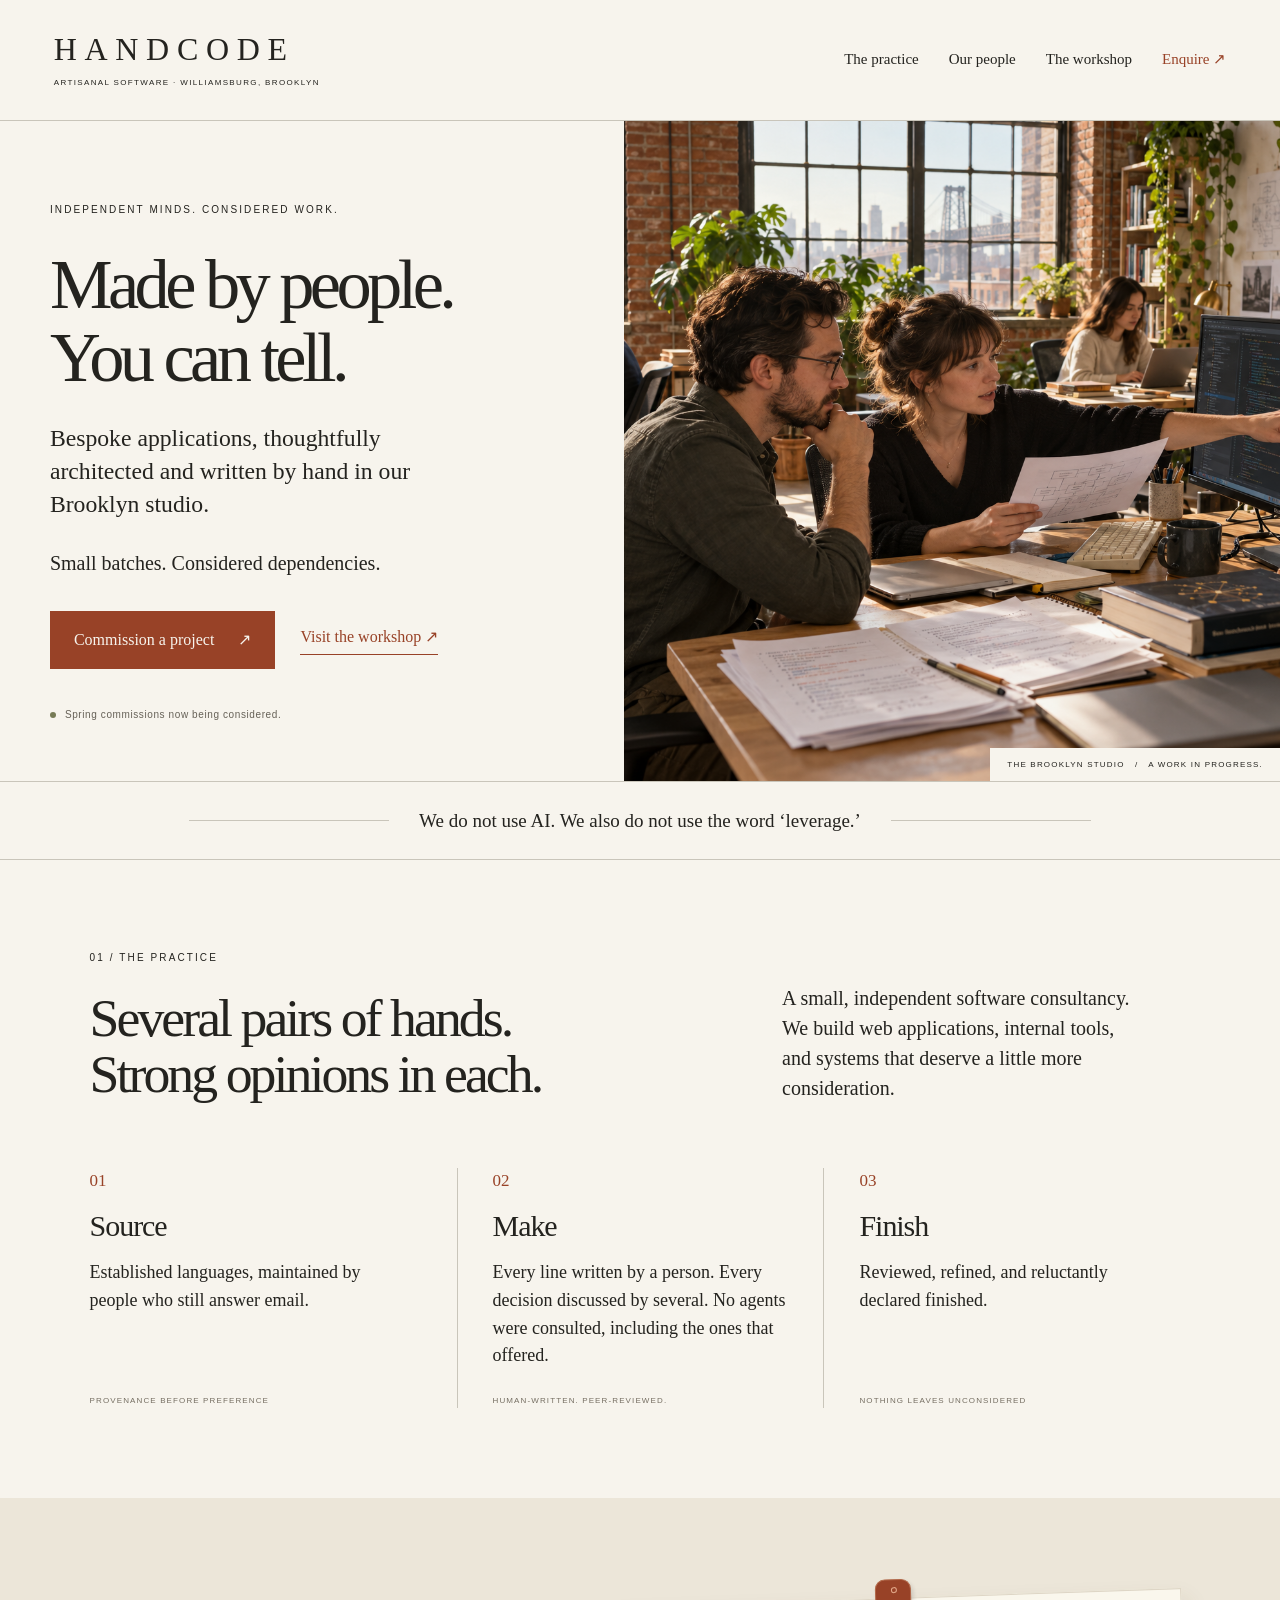
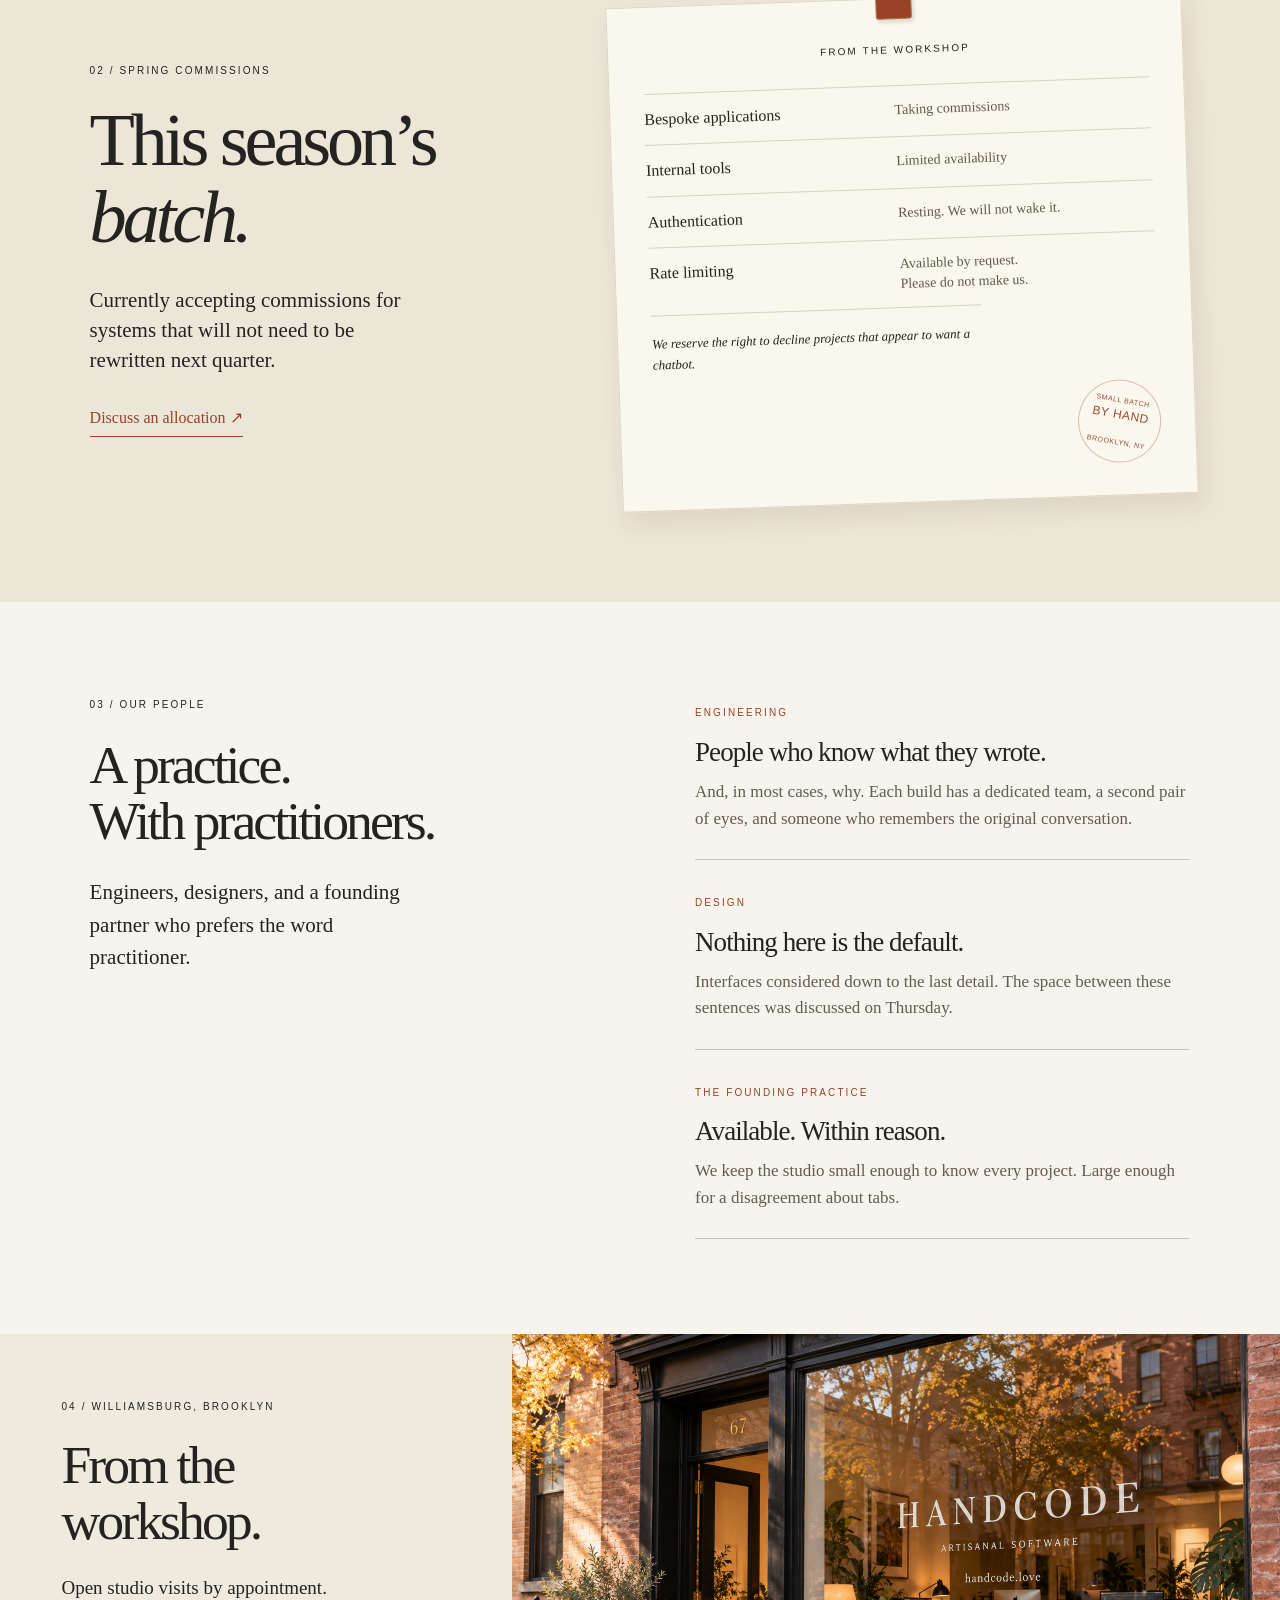
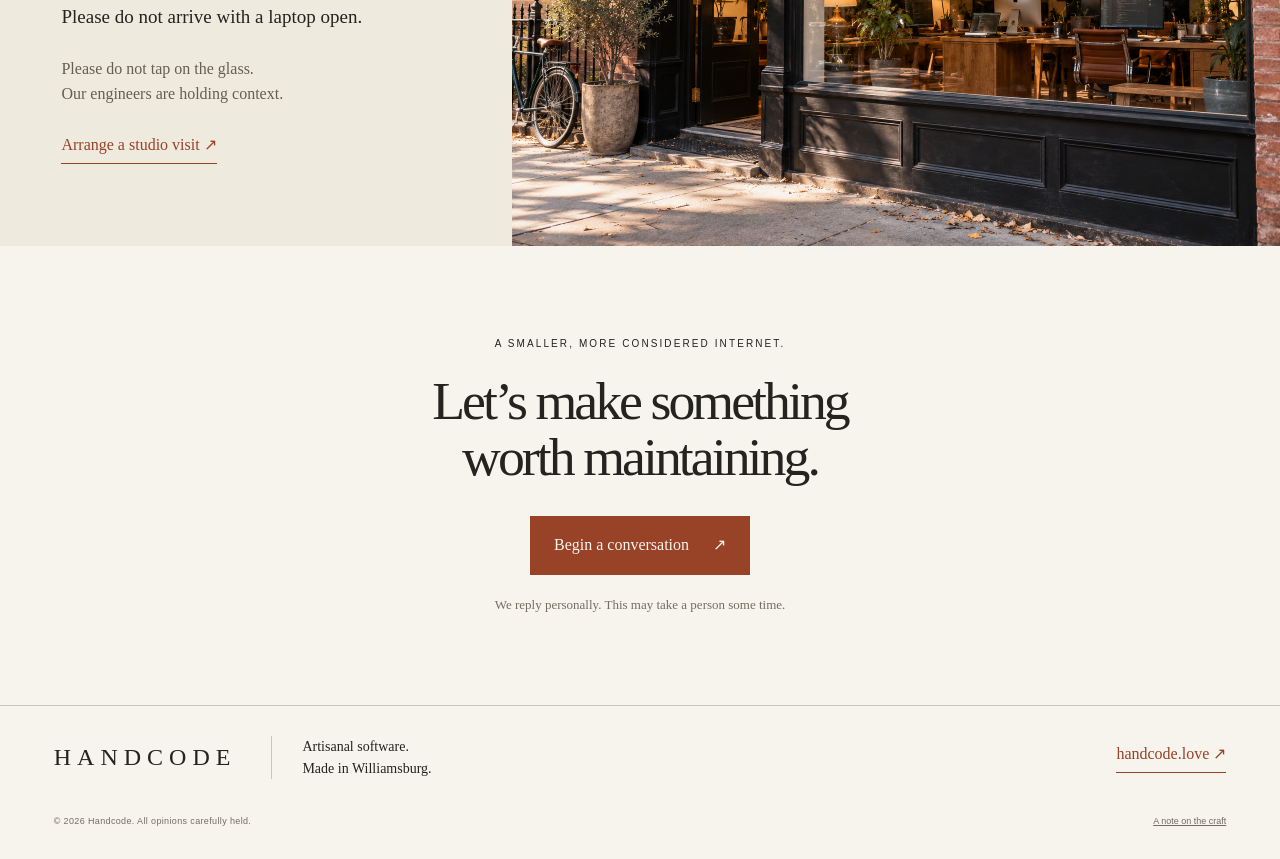
==== index.html @ 8f41ec70 "Initial Handcode site Co-Authored-By: Claude Opus 5.5 <noreply@anthropic.com> Claude-Session: https:" ====
<!doctype html>
<html lang="en">
<head>
<meta charset="utf-8"><meta name="viewport" content="width=device-width,initial-scale=1">
<title>Handcode — Artisanal Software · Williamsburg, Brooklyn</title>
<meta name="description" content="Made by people. You can tell. Small-batch software, considered dependencies, and an unreasonable commitment to the craft. A satirical Brooklyn software studio.">
<meta name="theme-color" content="#f6f3eb"><link rel="canonical" href="https://handcode.love/">
<meta property="og:title" content="Handcode — Artisanal Software"><meta property="og:description" content="Made by people. You can tell. Small batches. Considered dependencies."><meta property="og:type" content="website"><meta property="og:url" content="https://handcode.love/"><meta property="og:image" content="https://handcode.love/assets/storefront.png"><meta name="twitter:card" content="summary_large_image">
<link rel="icon" href="assets/favicon.svg" type="image/svg+xml"><link rel="stylesheet" href="style.css"><script src="script.js" defer></script>
</head>
<body>
<a class="skip" href="#main">Skip to content</a>
<header class="header"><a href="#" class="brand" aria-label="Handcode home"><span>HANDCODE</span><small>ARTISANAL SOFTWARE · WILLIAMSBURG, BROOKLYN</small></a><button class="menu-toggle" aria-expanded="false" aria-controls="navigation">Menu <span>+</span></button><nav id="navigation" aria-label="Main navigation"><a href="#practice">The practice</a><a href="#people">Our people</a><a href="#workshop">The workshop</a><button class="text-button" data-enquire>Enquire <span aria-hidden="true">↗</span></button></nav></header>
<main id="main">
<section class="hero"><div class="hero-copy"><p class="eyebrow">Independent minds. Considered work.</p><h1>Made by people.<br>You can tell.</h1><p class="intro">Bespoke applications, thoughtfully architected and written by hand in our Brooklyn studio.</p><p class="tagline">Small batches. Considered dependencies.</p><div class="actions"><button class="button" data-enquire>Commission a project <span aria-hidden="true">↗</span></button><a class="link" href="#workshop">Visit the workshop <span aria-hidden="true">↗</span></a></div><p class="hero-note"><span class="dot"></span> Spring commissions now being considered.</p></div><figure class="hero-image"><img src="assets/studio.png" width="1536" height="1024" alt="Four practitioners reviewing printed code together in a sunlit brick-and-oak studio" fetchpriority="high"><figcaption>THE BROOKLYN STUDIO &nbsp; / &nbsp; A WORK IN PROGRESS.</figcaption></figure></section>
<div class="statement"><span></span><p>We do not use AI. We also do not use the word ‘leverage.’</p><span></span></div>
<section id="practice" class="practice section"><div class="practice-head"><div><p class="eyebrow">01 / The practice</p><h2>Several pairs of hands.<br>Strong opinions in each.</h2></div><p class="section-intro">A small, independent software consultancy. We build web applications, internal tools, and systems that deserve a little more consideration.</p></div><div class="process"><article><span class="number">01</span><h3>Source</h3><p>Established languages, maintained by people who still answer email.</p><small>PROVENANCE BEFORE PREFERENCE</small></article><article><span class="number">02</span><h3>Make</h3><p>Every line written by a person. Every decision discussed by several. No agents were consulted, including the ones that offered.</p><small>HUMAN-WRITTEN. PEER-REVIEWED.</small></article><article><span class="number">03</span><h3>Finish</h3><p>Reviewed, refined, and reluctantly declared finished.</p><small>NOTHING LEAVES UNCONSIDERED</small></article></div></section>
<section class="batch section" id="batch"><div class="batch-intro"><p class="eyebrow">02 / Spring commissions</p><h2>This season’s <br><em>batch.</em></h2><p>Currently accepting commissions for systems that will not need to be rewritten next quarter.</p><button class="link text-button" data-enquire>Discuss an allocation <span aria-hidden="true">↗</span></button></div><div class="batch-board"><div class="clip" aria-hidden="true"></div><p class="eyebrow">From the workshop</p><div class="batch-row"><span>Bespoke applications</span><span>Taking commissions</span></div><div class="batch-row"><span>Internal tools</span><span>Limited availability</span></div><div class="batch-row"><span>Authentication</span><span>Resting. We will not wake it.</span></div><div class="batch-row"><span>Rate limiting</span><span>Available by request.<br>Please do not make us.</span></div><p class="batch-footnote">We reserve the right to decline projects that appear to want a chatbot.</p><div class="stamp">SMALL BATCH<br><strong>BY HAND</strong><br>BROOKLYN, NY</div></div></section>
<section id="people" class="people section"><div class="people-title"><p class="eyebrow">03 / Our people</p><h2>A practice.<br>With practitioners.</h2><p>Engineers, designers, and a founding partner who prefers the word practitioner.</p></div><div class="people-list"><article><span class="eyebrow">Engineering</span><h3>People who know what they wrote.</h3><p>And, in most cases, why. Each build has a dedicated team, a second pair of eyes, and someone who remembers the original conversation.</p></article><article><span class="eyebrow">Design</span><h3>Nothing here is the default.</h3><p>Interfaces considered down to the last detail. The space between these sentences was discussed on Thursday.</p></article><article><span class="eyebrow">The founding practice</span><h3>Available. Within reason.</h3><p>We keep the studio small enough to know every project. Large enough for a disagreement about tabs.</p></article></div></section>
<section id="workshop" class="workshop"><div class="workshop-copy"><p class="eyebrow">04 / Williamsburg, Brooklyn</p><h2>From the <br>workshop.</h2><p>Open studio visits by appointment.<br>Please do not arrive with a laptop open.</p><p class="workshop-note">Please do not tap on the glass.<br>Our engineers are holding context.</p><button class="link text-button" data-visit>Arrange a studio visit <span aria-hidden="true">↗</span></button></div><figure><img src="assets/storefront.png" width="1536" height="1024" alt="Handcode's brick storefront, with Artisanal Software and handcode.love painted on the window" loading="lazy"></figure></section>
<section class="closing"><p class="eyebrow">A smaller, more considered internet.</p><h2>Let’s make something<br>worth maintaining.</h2><button class="button" data-enquire>Begin a conversation <span aria-hidden="true">↗</span></button><p>We reply personally. This may take a person some time.</p></section>
</main>
<footer><div class="footer-main"><a class="footer-brand" href="#">HANDCODE</a><p>Artisanal software.<br>Made in Williamsburg.</p><a class="link" href="https://handcode.love/">handcode.love ↗</a></div><div class="footer-small"><span>© <span id="year">2026</span> Handcode. All opinions carefully held.</span><button class="plain" id="colophon-open">A note on the craft</button></div></footer>
<dialog id="enquiry" aria-labelledby="enquiry-title"><button class="dialog-close" aria-label="Close enquiry">×</button><p class="eyebrow">The sourcing conversation</p><h2 id="enquiry-title">Tell us what<br>you have in mind.</h2><p class="dialog-intro">A few considered details. A brief, if you must.</p><form id="brief-form"><label>Your name<input name="name" autocomplete="name" required maxlength="100" placeholder="A person, preferably."></label><label>The commission<select name="type"><option>Bespoke application</option><option>Internal tool</option><option>Architecture review</option><option>Studio visit</option><option>Something else entirely</option></select></label><label>What are you hoping to make?<textarea name="details" rows="3" required maxlength="3000" placeholder="What it should do. Who it is for. Why it deserves to exist."></textarea></label><label>Your relationship with time<select name="timing"><option>We appreciate the process.</option><option>This quarter, ideally.</option><option>There has been a misunderstanding about urgency.</option></select></label><button class="button" type="submit">Prepare my brief ↗</button><p class="form-note">This is a satirical studio. Your brief stays in this browser; nothing is sent.</p></form><div id="brief-result" hidden><p>Your brief is ready. It has not been sent.</p><label for="brief-text">Your commission brief</label><textarea id="brief-text" rows="9" readonly></textarea><div class="actions"><button class="button" id="copy-brief">Copy brief</button><button class="link text-button" id="edit-brief">Make a small revision</button></div><p id="copy-status" aria-live="polite"></p></div></dialog>
<dialog id="colophon" aria-labelledby="colophon-title"><button class="dialog-close" aria-label="Close note">×</button><p class="eyebrow">A note on the craft</p><h2 id="colophon-title">Perfectly serious.<br>Entirely fictional.</h2><p>Handcode is a satire of artisanal everything, software culture, and the peculiar things we pay a premium for.</p><p>The studio and its photography are imagined. The website was made with AI. We have chosen to sit with that.</p><p>No commissions or studio appointments are actually booked here.</p></dialog>
</body></html>
---- style.css ----
:root{--paper:#f7f4ed;--ink:#24231f;--rust:#984227;--line:#c9c5ba;--oat:#ece6d9;--sans:Arial,Helvetica,sans-serif;--serif:Georgia,'Times New Roman',serif}*{box-sizing:border-box}html{scroll-behavior:smooth;scroll-padding-top:35px}body{margin:0;background:var(--paper);color:var(--ink);font:18px/1.55 var(--serif)}button,input,select,textarea{font:inherit}button,a{-webkit-tap-highlight-color:transparent}button{cursor:pointer}a{color:inherit;text-decoration:none}button{color:inherit}button:focus-visible,a:focus-visible,input:focus-visible,textarea:focus-visible,select:focus-visible{outline:2px solid var(--rust);outline-offset:5px}img{display:block;width:100%;height:100%;object-fit:cover}figure,p{margin:0}h1,h2,h3{font-weight:400;margin:0;line-height:1.04}h1{font-size:clamp(55px,5.5vw,88px);letter-spacing:-.065em}h2{font-size:clamp(40px,4.2vw,66px);letter-spacing:-.055em}h3{font-size:30px;letter-spacing:-.035em}em{font-weight:400}.eyebrow{font:10px/1.6 var(--sans);letter-spacing:.21em;text-transform:uppercase}.header{max-width:1800px;margin:auto;display:flex;justify-content:space-between;align-items:center;padding:30px 4.2%;gap:30px;border-bottom:1px solid var(--line)}.brand>span{display:block;font-size:32px;letter-spacing:.24em;line-height:1.2}.brand small{display:block;font:8px/1.7 var(--sans);letter-spacing:.17em;margin-top:8px}.header nav{display:flex;gap:30px;align-items:center;font-size:15px}.header nav a:hover{color:var(--rust)}.text-button{background:none;border:0;padding:0;color:var(--rust)}.header .text-button{font-size:15px}.menu-toggle{display:none}.hero{display:grid;grid-template-columns:1fr 1.05fr;max-width:1800px;margin:auto;min-height:660px}.hero-copy{padding:65px 8% 43px;display:flex;flex-direction:column;align-items:flex-start;justify-content:center}.hero .eyebrow{margin-bottom:30px}.intro{font-size:clamp(21px,1.85vw,27px);line-height:1.4;max-width:430px;margin-top:28px}.tagline{margin:26px 0 32px;font-size:20px}.actions{display:flex;align-items:center;gap:25px;flex-wrap:wrap}.button{display:inline-flex;align-items:center;justify-content:space-between;gap:24px;padding:16px 23px;color:var(--paper);background:var(--rust);border:1px solid var(--rust);font-size:16px;transition:background .2s,transform .2s}.button:hover{background:#77321c;transform:translateY(-2px)}.link{color:var(--rust);border-bottom:1px solid var(--rust);padding-bottom:5px;font-size:16px}.link:hover{color:#582b1b}.hero-note{font:10px/1.5 var(--sans);letter-spacing:.06em;margin-top:38px;color:#666157;display:flex;align-items:center;gap:9px}.dot{width:6px;height:6px;border-radius:50%;background:#777b56}.hero-image{position:relative;min-height:100%;overflow:hidden}.hero-image img{position:absolute;inset:0;object-position:52% center}.hero-image figcaption{position:absolute;bottom:0;right:0;padding:12px 17px;background:var(--paper);font:8px var(--sans);letter-spacing:.15em}.statement{padding:24px 4.2%;border-block:1px solid var(--line);display:flex;align-items:center;justify-content:center;gap:30px;text-align:center;font-size:19px}.statement span{height:1px;background:var(--line);flex:1;max-width:200px}.section{padding:90px 7%;max-width:1800px;margin:auto}.practice-head{display:grid;grid-template-columns:1.5fr 1fr;gap:80px;align-items:end}.practice-head .eyebrow{margin-bottom:25px}.section-intro{max-width:360px;font-size:20px;line-height:1.5}.process{display:grid;grid-template-columns:repeat(3,1fr);margin-top:65px}.process article{padding:0 35px;border-left:1px solid var(--line);position:relative}.process article:first-child{border:0;padding-left:0}.process article:last-child{padding-right:0}.number{color:var(--rust);font-size:17px;display:block;margin-bottom:15px}.process h3{margin-bottom:18px}.process p{max-width:310px;font-size:18px;min-height:112px}.process small{display:block;font:8px/1.6 var(--sans);letter-spacing:.14em;margin-top:24px;color:#756e62}.batch{background:var(--oat);display:grid;grid-template-columns:.85fr 1.15fr;gap:9%;align-items:center;padding-block:100px}.batch-intro .eyebrow{margin-bottom:23px}.batch-intro h2{font-size:clamp(50px,5.8vw,90px)}.batch-intro>p:not(.eyebrow){max-width:330px;font-size:21px;line-height:1.45;margin:28px 0}.batch-board{background:#faf7ed;padding:43px 34px 32px;box-shadow:5px 12px 25px #5747281c;position:relative;transform:rotate(-2deg);border:1px solid #ded6c6}.batch-board>.eyebrow{text-align:center;margin-bottom:27px}.clip{position:absolute;top:-20px;left:calc(50% - 18px);height:40px;width:36px;background:var(--rust);border:1px solid #b2694a;border-radius:10px 10px 3px 3px;box-shadow:2px 3px 4px #0002}.clip:before{content:'';position:absolute;top:7px;left:15px;width:4px;height:4px;border:1px solid #e3a98a;border-radius:50%}.batch-row{display:grid;grid-template-columns:1fr 1.1fr;gap:18px;border-top:1px solid #d9d2c3;padding:14px 0;font-size:16px;line-height:1.4}.batch-row span:last-child{font-size:14px;color:#60594c}.batch-footnote{border-top:1px solid #d9d2c3;padding-top:18px;font-size:13px;font-style:italic;max-width:330px}.stamp{border:1px solid #9b4a3255;border-radius:50%;width:83px;height:83px;display:flex;flex-direction:column;justify-content:center;text-align:center;font:7px/1.6 var(--sans);letter-spacing:.08em;color:#9b4a32;transform:rotate(12deg);margin:20px 0 0 auto}.stamp strong{font-size:12px;font-weight:400}.people{display:grid;grid-template-columns:1fr 1fr;gap:10%;padding-block:95px}.people-title .eyebrow{margin-bottom:25px}.people-title>p:last-child{max-width:330px;margin-top:26px;font-size:21px}.people-list article{padding:27px 0;border-bottom:1px solid var(--line)}.people-list article:first-child{padding-top:0}.people-list .eyebrow{color:var(--rust)}.people-list h3{font-size:27px;margin:13px 0}.people-list p{font-size:17px;color:#625c51}.workshop{display:grid;grid-template-columns:.8fr 1.2fr;max-width:1800px;margin:auto;background:#efeade}.workshop-copy{padding:65px 12%}.workshop h2{margin:23px 0}.workshop p:not(.eyebrow){font-size:19px}.workshop-note{margin:25px 0;font-size:16px!important;color:#655e52}.workshop figure{min-height:440px}.closing{text-align:center;padding:90px 20px}.closing h2{margin:22px 0 30px}.closing>p:last-child{font-size:13px;margin-top:20px;color:#756e62}footer{border-top:1px solid var(--line);padding:30px 4.2% 22px}.footer-main{display:flex;align-items:center;gap:35px}.footer-brand{letter-spacing:.25em;font-size:24px}.footer-main p{font-size:14px;border-left:1px solid var(--line);padding-left:30px}.footer-main>.link{margin-left:auto}.footer-small{display:flex;justify-content:space-between;align-items:center;margin-top:28px;font:9px/1.5 var(--sans);letter-spacing:.04em;color:#746d62}.plain{background:none;border:0;text-decoration:underline;padding:8px 0;font:inherit}.skip{position:absolute;top:-70px;background:var(--paper);padding:12px;z-index:9}.skip:focus{top:0}dialog{background:var(--paper);color:var(--ink);border:1px solid var(--line);width:min(590px,calc(100% - 30px));max-height:90dvh;padding:45px;box-shadow:0 20px 100px #0004}dialog::backdrop{background:#27251fc9;backdrop-filter:blur(4px)}dialog h2{font-size:43px;margin:16px 0 20px}.dialog-close{position:absolute;right:12px;top:8px;background:none;border:0;font-size:30px;width:40px;height:40px}.dialog-intro{font-size:16px}form{margin-top:23px}label{display:block;font:12px/1.5 var(--sans);margin:17px 0}input,textarea,select{display:block;width:100%;margin-top:7px;padding:12px;border:1px solid var(--line);border-radius:0;background:#fffdf7;color:var(--ink);font:15px/1.5 var(--serif)}textarea{resize:vertical}form .button{width:100%;margin-top:12px}.form-note{font:11px/1.5 var(--sans);color:#746d62;margin-top:14px}#brief-result>p{margin:20px 0}#brief-result>label{margin-bottom:0}#brief-result .actions{margin-top:20px}#colophon p:not(.eyebrow){font-size:17px;margin:17px 0}body.modal-open{overflow:hidden}[hidden]{display:none!important}
@media(min-width:1600px){.hero-copy{padding-left:12%}.hero{min-height:780px}}
@media(max-width:1050px){.header{padding:25px 4%;gap:18px}.header nav{gap:18px;font-size:14px}.brand>span{font-size:27px}.brand small{font-size:7px}.hero{min-height:590px}.hero-copy{padding:45px 8%}.hero h1{font-size:58px}.hero .eyebrow{font-size:8px}.intro{font-size:21px}.tagline{font-size:17px}.actions{gap:18px}.section{padding:65px 5%}.practice-head{gap:35px}.process article{padding-inline:23px}.batch{gap:6%;padding-block:80px}.batch-board{padding:37px 23px 25px}.batch-row{font-size:15px;gap:10px}.batch-row span:last-child{font-size:13px}.workshop-copy{padding:50px 10%}}
@media(max-width:760px){html{scroll-padding-top:20px}.header{padding:22px 6%;position:relative;flex-wrap:wrap}.brand>span{font-size:26px}.brand small{font-size:6.8px;letter-spacing:.1em}.menu-toggle{display:flex;align-items:center;gap:15px;background:none;border:0;font:12px var(--sans);padding:10px 0 10px 10px}.menu-toggle span{font-size:23px}.header nav{display:none;width:100%;padding:20px 0 3px;border-top:1px solid var(--line);justify-content:space-between;flex-wrap:wrap;gap:20px}.header nav.open{display:flex}.hero{display:flex;flex-direction:column}.hero-copy{padding:43px 6% 35px}.hero h1{font-size:clamp(53px,9.5vw,74px)}.hero .eyebrow{font-size:9px;margin-bottom:23px}.intro{max-width:450px;margin-top:22px}.tagline{font-size:18px;margin:22px 0 26px}.hero-note{margin-top:25px}.hero-image{height:auto;aspect-ratio:1.35;min-height:0}.hero-image img{position:static}.statement{padding:23px 6%;font-size:16px;line-height:1.45}.statement span{display:none}.section{padding:55px 6%}h2{font-size:43px}.practice-head{grid-template-columns:1fr;gap:25px}.section-intro{max-width:440px;font-size:18px}.process{grid-template-columns:1fr;margin-top:35px}.process article,.process article:first-child,.process article:last-child{border:0;border-top:1px solid var(--line);padding:25px 0;display:grid;grid-template-columns:36px 1fr;column-gap:12px}.process article:last-child{padding-bottom:0}.process .number{grid-row:1/4;margin-top:4px}.process h3{font-size:29px;margin-bottom:13px}.process p{min-height:0;max-width:none;font-size:17px}.process small{grid-column:2;margin-top:14px}.batch{grid-template-columns:1fr;gap:45px;padding-bottom:65px}.batch-intro h2{font-size:60px}.batch-intro h2 br{display:none}.batch-intro>p:not(.eyebrow){font-size:20px;max-width:440px;margin:22px 0}.batch-board{transform:rotate(-1deg);margin-inline:4px}.batch-row{font-size:15px;grid-template-columns:1fr 1fr;padding:15px 0}.batch-row span:last-child{font-size:14px}.people{grid-template-columns:1fr;gap:35px}.people-title>p:last-child{font-size:20px;max-width:400px}.people-list article{padding-block:22px}.workshop{grid-template-columns:1fr}.workshop-copy{padding:48px 6%}.workshop h2 br{display:none}.workshop figure{min-height:0;aspect-ratio:1.3}.closing{padding:60px 6%}.closing h2{font-size:44px}.footer-main{flex-wrap:wrap;gap:20px}.footer-brand{font-size:21px}.footer-main p{padding-left:20px;font-size:12px}.footer-main>.link{margin-left:0;font-size:14px}.footer-small{align-items:flex-start;gap:20px;font-size:8px}.footer-small span{max-width:180px}footer{padding:27px 6% 22px}dialog{padding:36px 24px}dialog h2{font-size:38px}}
@media(prefers-reduced-motion:reduce){html{scroll-behavior:auto}*{transition:none!important}}
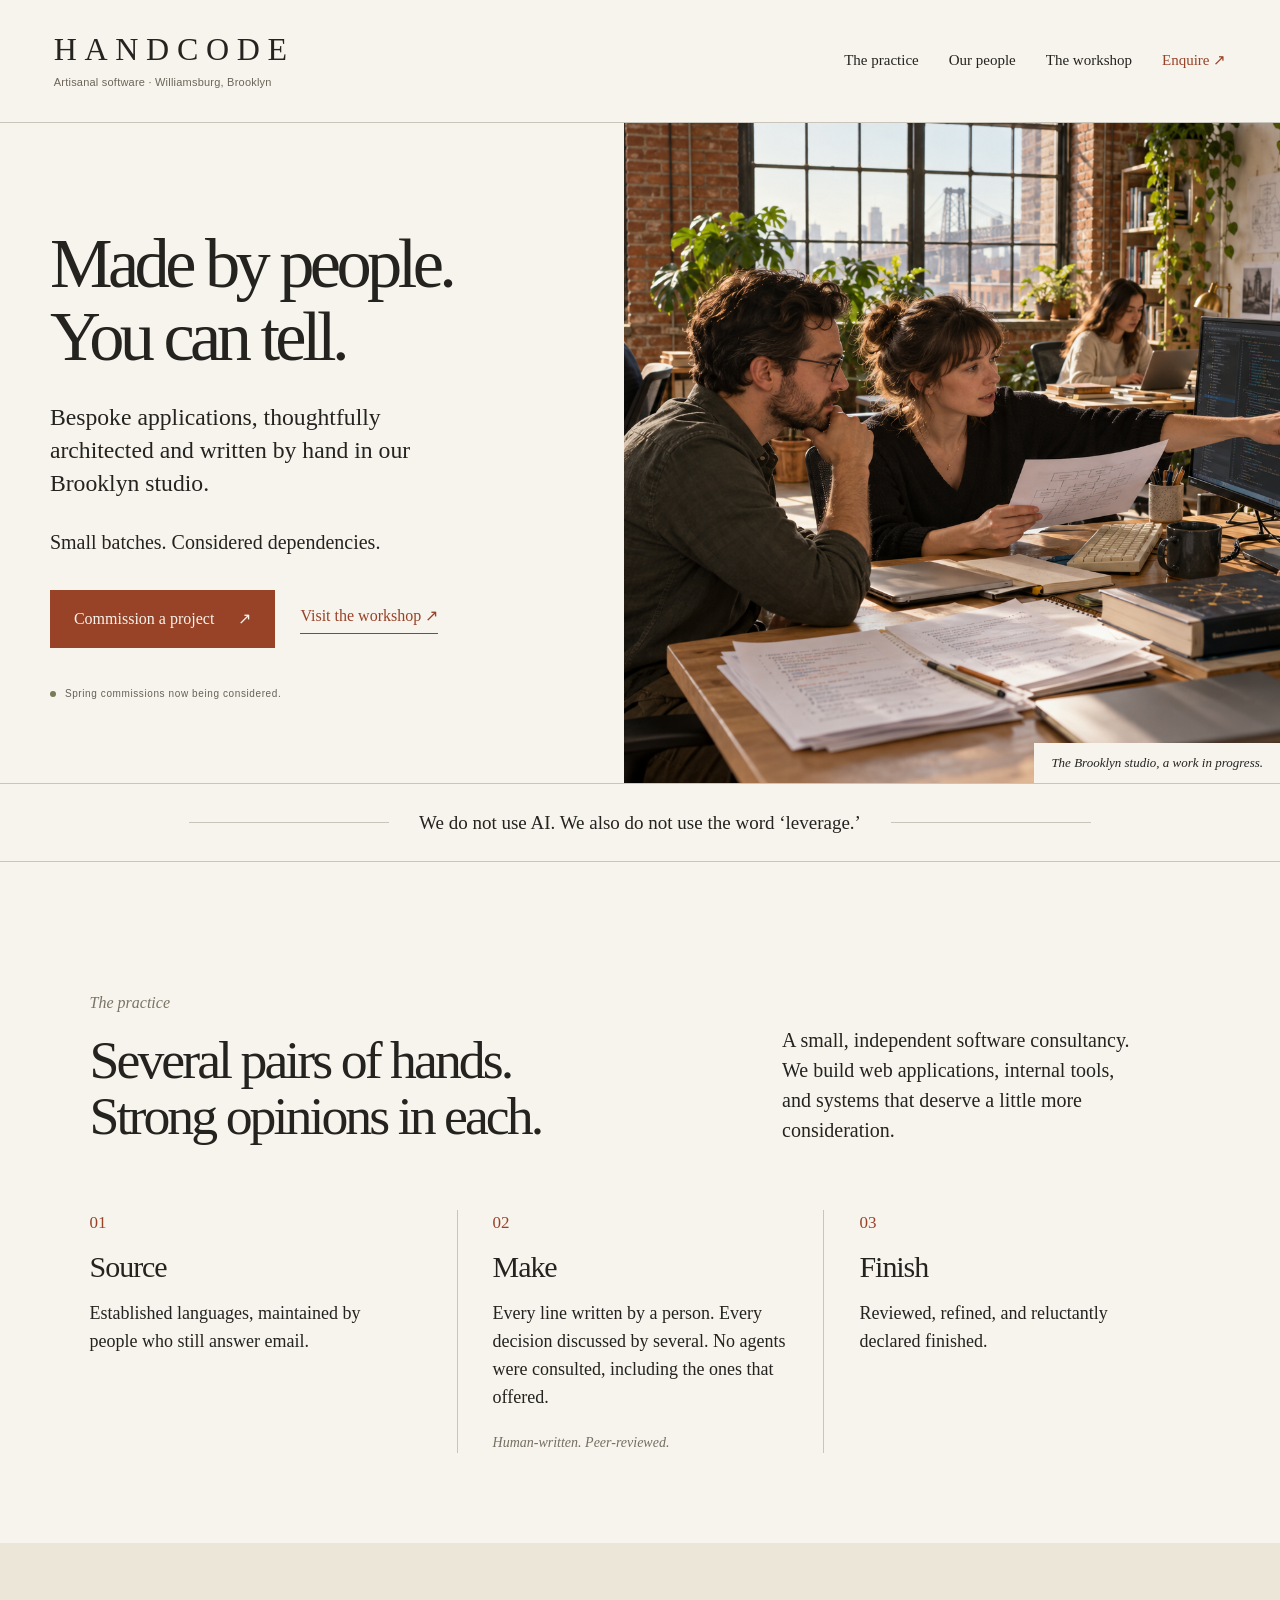
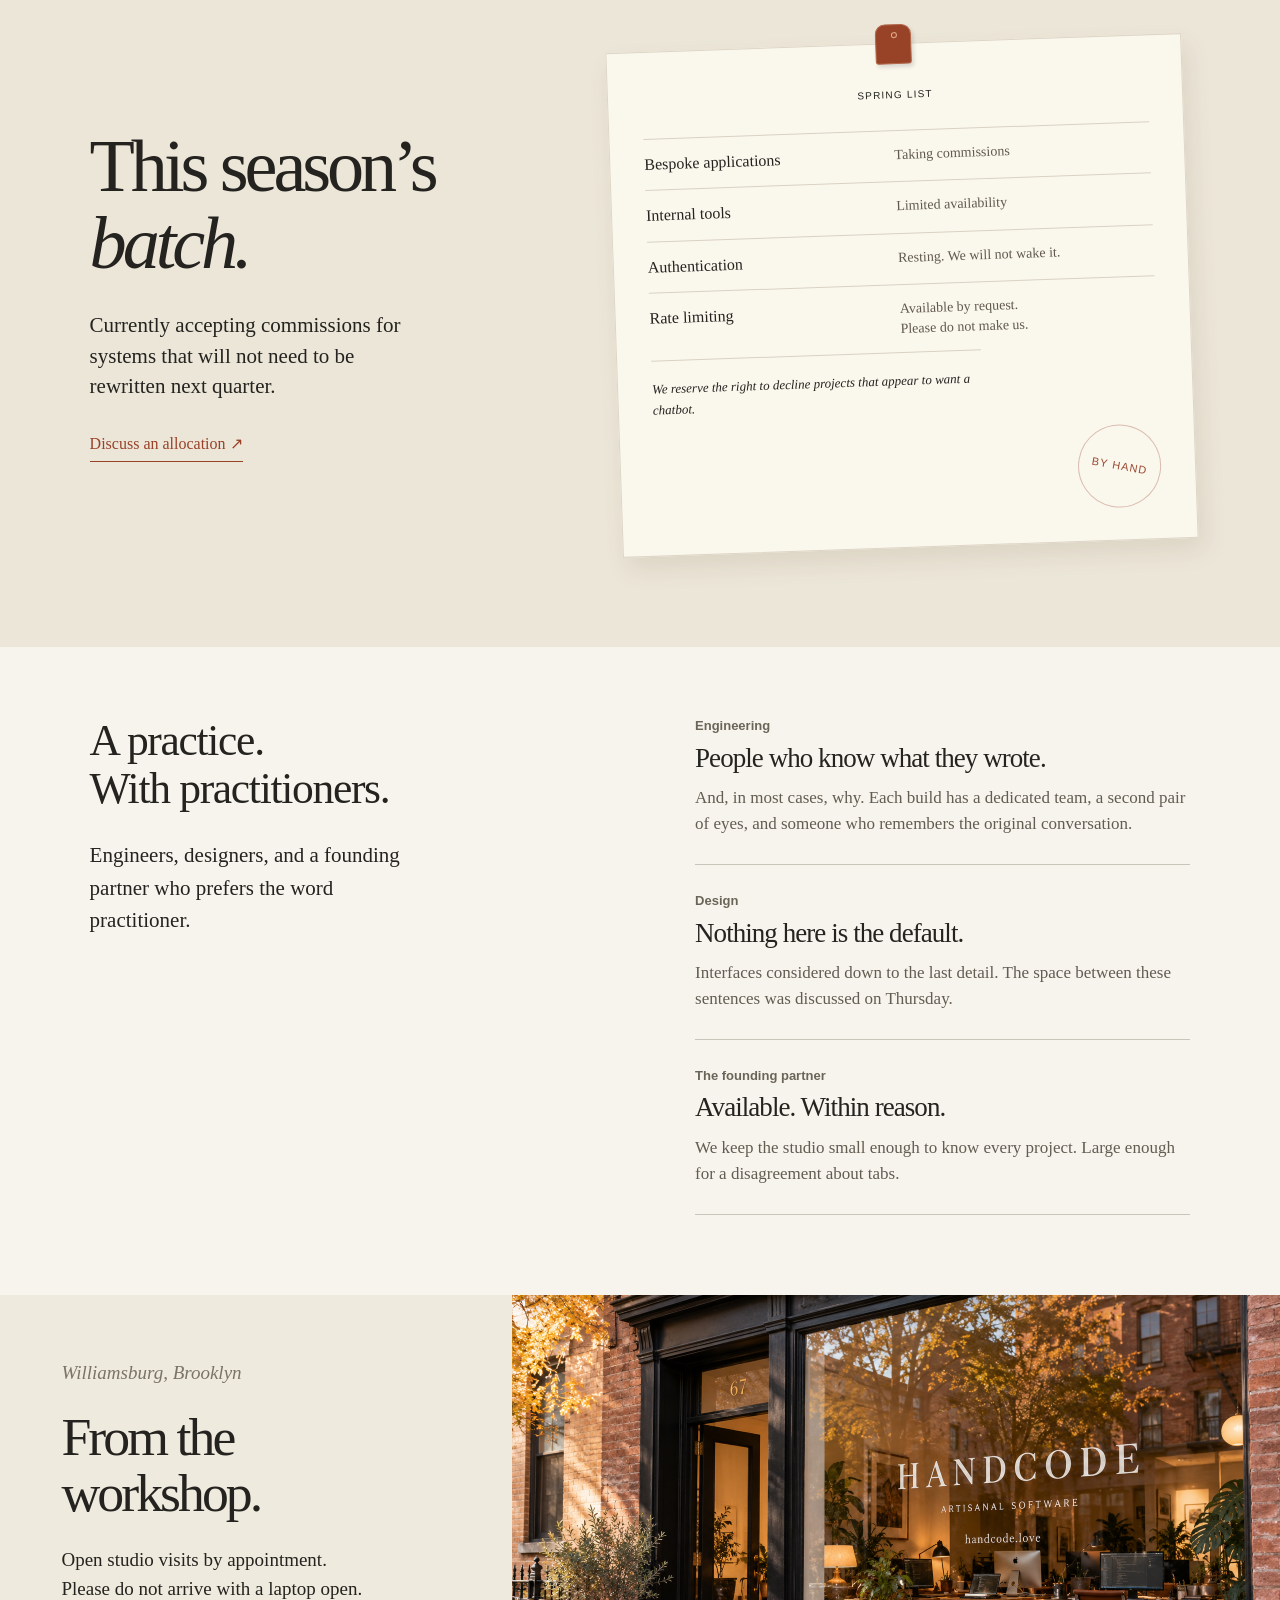
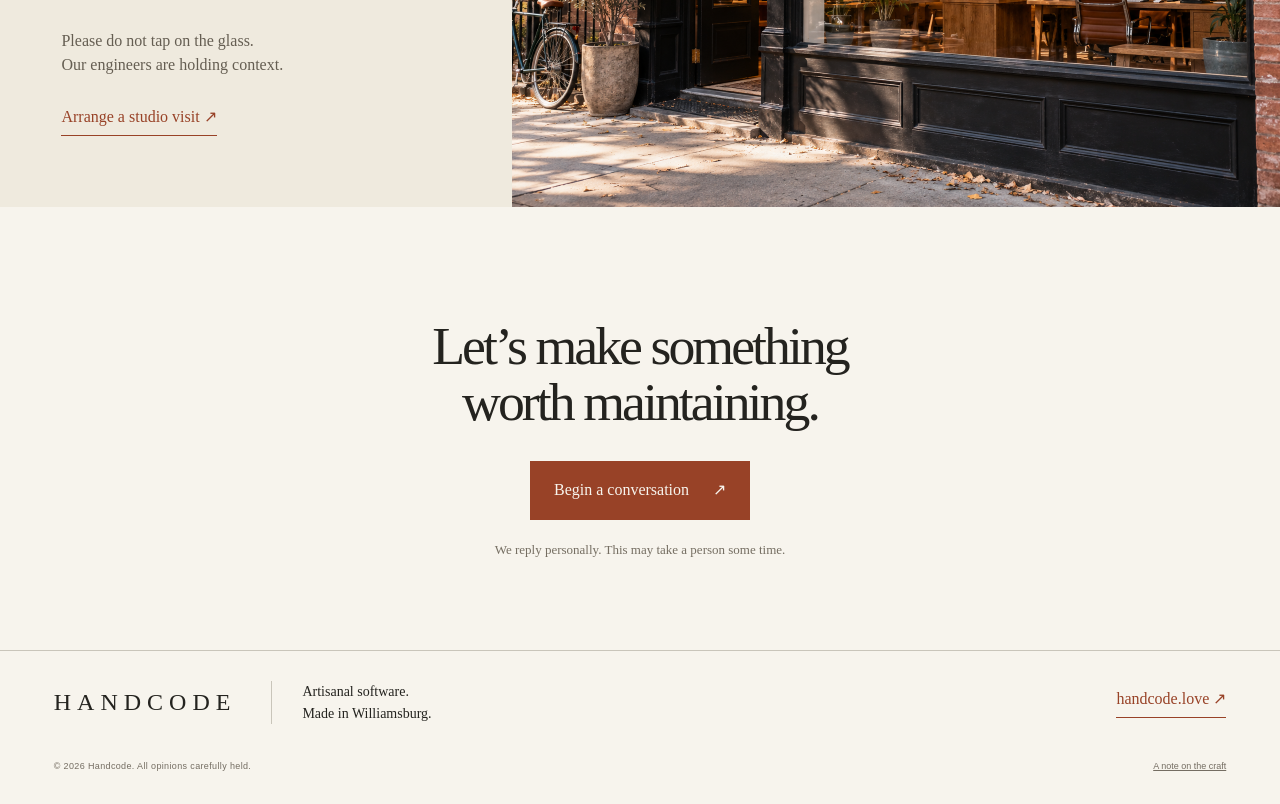
==== commit f22124c4: "Loosen eyebrows and section rhythm Drop most all-caps eyebrows, switch the rest to quiet sentence-ca" ====
--- a/index.html
+++ b/index.html
@@ -10,17 +10,18 @@
 </head>
 <body>
 <a class="skip" href="#main">Skip to content</a>
-<header class="header"><a href="#" class="brand" aria-label="Handcode home"><span>HANDCODE</span><small>ARTISANAL SOFTWARE · WILLIAMSBURG, BROOKLYN</small></a><button class="menu-toggle" aria-expanded="false" aria-controls="navigation">Menu <span>+</span></button><nav id="navigation" aria-label="Main navigation"><a href="#practice">The practice</a><a href="#people">Our people</a><a href="#workshop">The workshop</a><button class="text-button" data-enquire>Enquire <span aria-hidden="true">↗</span></button></nav></header>
+<header class="header"><a href="#" class="brand" aria-label="Handcode home"><span>HANDCODE</span><small>Artisanal software · Williamsburg, Brooklyn</small></a><button class="menu-toggle" aria-expanded="false" aria-controls="navigation">Menu <span>+</span></button><nav id="navigation" aria-label="Main navigation"><a href="#practice">The practice</a><a href="#people">Our people</a><a href="#workshop">The workshop</a><button class="text-button" data-enquire>Enquire <span aria-hidden="true">↗</span></button></nav></header>
 <main id="main">
-<section class="hero"><div class="hero-copy"><p class="eyebrow">Independent minds. Considered work.</p><h1>Made by people.<br>You can tell.</h1><p class="intro">Bespoke applications, thoughtfully architected and written by hand in our Brooklyn studio.</p><p class="tagline">Small batches. Considered dependencies.</p><div class="actions"><button class="button" data-enquire>Commission a project <span aria-hidden="true">↗</span></button><a class="link" href="#workshop">Visit the workshop <span aria-hidden="true">↗</span></a></div><p class="hero-note"><span class="dot"></span> Spring commissions now being considered.</p></div><figure class="hero-image"><img src="assets/studio.png" width="1536" height="1024" alt="Four practitioners reviewing printed code together in a sunlit brick-and-oak studio" fetchpriority="high"><figcaption>THE BROOKLYN STUDIO &nbsp; / &nbsp; A WORK IN PROGRESS.</figcaption></figure></section>
+<section class="hero"><div class="hero-copy"><h1>Made by people.<br>You can tell.</h1><p class="intro">Bespoke applications, thoughtfully architected and written by hand in our Brooklyn studio.</p><p class="tagline">Small batches. Considered dependencies.</p><div class="actions"><button class="button" data-enquire>Commission a project <span aria-hidden="true">↗</span></button><a class="link" href="#workshop">Visit the workshop <span aria-hidden="true">↗</span></a></div><p class="hero-note"><span class="dot"></span> Spring commissions now being considered.</p></div><figure class="hero-image"><img src="assets/studio.png" width="1536" height="1024" alt="Four practitioners reviewing printed code together in a sunlit brick-and-oak studio" fetchpriority="high"><figcaption>The Brooklyn studio, a work in progress.</figcaption></figure></section>
 <div class="statement"><span></span><p>We do not use AI. We also do not use the word ‘leverage.’</p><span></span></div>
-<section id="practice" class="practice section"><div class="practice-head"><div><p class="eyebrow">01 / The practice</p><h2>Several pairs of hands.<br>Strong opinions in each.</h2></div><p class="section-intro">A small, independent software consultancy. We build web applications, internal tools, and systems that deserve a little more consideration.</p></div><div class="process"><article><span class="number">01</span><h3>Source</h3><p>Established languages, maintained by people who still answer email.</p><small>PROVENANCE BEFORE PREFERENCE</small></article><article><span class="number">02</span><h3>Make</h3><p>Every line written by a person. Every decision discussed by several. No agents were consulted, including the ones that offered.</p><small>HUMAN-WRITTEN. PEER-REVIEWED.</small></article><article><span class="number">03</span><h3>Finish</h3><p>Reviewed, refined, and reluctantly declared finished.</p><small>NOTHING LEAVES UNCONSIDERED</small></article></div></section>
-<section class="batch section" id="batch"><div class="batch-intro"><p class="eyebrow">02 / Spring commissions</p><h2>This season’s <br><em>batch.</em></h2><p>Currently accepting commissions for systems that will not need to be rewritten next quarter.</p><button class="link text-button" data-enquire>Discuss an allocation <span aria-hidden="true">↗</span></button></div><div class="batch-board"><div class="clip" aria-hidden="true"></div><p class="eyebrow">From the workshop</p><div class="batch-row"><span>Bespoke applications</span><span>Taking commissions</span></div><div class="batch-row"><span>Internal tools</span><span>Limited availability</span></div><div class="batch-row"><span>Authentication</span><span>Resting. We will not wake it.</span></div><div class="batch-row"><span>Rate limiting</span><span>Available by request.<br>Please do not make us.</span></div><p class="batch-footnote">We reserve the right to decline projects that appear to want a chatbot.</p><div class="stamp">SMALL BATCH<br><strong>BY HAND</strong><br>BROOKLYN, NY</div></div></section>
-<section id="people" class="people section"><div class="people-title"><p class="eyebrow">03 / Our people</p><h2>A practice.<br>With practitioners.</h2><p>Engineers, designers, and a founding partner who prefers the word practitioner.</p></div><div class="people-list"><article><span class="eyebrow">Engineering</span><h3>People who know what they wrote.</h3><p>And, in most cases, why. Each build has a dedicated team, a second pair of eyes, and someone who remembers the original conversation.</p></article><article><span class="eyebrow">Design</span><h3>Nothing here is the default.</h3><p>Interfaces considered down to the last detail. The space between these sentences was discussed on Thursday.</p></article><article><span class="eyebrow">The founding practice</span><h3>Available. Within reason.</h3><p>We keep the studio small enough to know every project. Large enough for a disagreement about tabs.</p></article></div></section>
-<section id="workshop" class="workshop"><div class="workshop-copy"><p class="eyebrow">04 / Williamsburg, Brooklyn</p><h2>From the <br>workshop.</h2><p>Open studio visits by appointment.<br>Please do not arrive with a laptop open.</p><p class="workshop-note">Please do not tap on the glass.<br>Our engineers are holding context.</p><button class="link text-button" data-visit>Arrange a studio visit <span aria-hidden="true">↗</span></button></div><figure><img src="assets/storefront.png" width="1536" height="1024" alt="Handcode's brick storefront, with Artisanal Software and handcode.love painted on the window" loading="lazy"></figure></section>
-<section class="closing"><p class="eyebrow">A smaller, more considered internet.</p><h2>Let’s make something<br>worth maintaining.</h2><button class="button" data-enquire>Begin a conversation <span aria-hidden="true">↗</span></button><p>We reply personally. This may take a person some time.</p></section>
+<section id="practice" class="practice section"><div class="practice-head"><div><p class="kicker">The practice</p><h2>Several pairs of hands.<br>Strong opinions in each.</h2></div><p class="section-intro">A small, independent software consultancy. We build web applications, internal tools, and systems that deserve a little more consideration.</p></div><div class="process"><article><span class="number">01</span><h3>Source</h3><p>Established languages, maintained by people who still answer email.</p></article><article><span class="number">02</span><h3>Make</h3><p>Every line written by a person. Every decision discussed by several. No agents were consulted, including the ones that offered.</p><small>Human-written. Peer-reviewed.</small></article><article><span class="number">03</span><h3>Finish</h3><p>Reviewed, refined, and reluctantly declared finished.</p></article></div></section>
+<section class="batch section" id="batch"><div class="batch-intro"><h2>This season’s <br><em>batch.</em></h2><p>Currently accepting commissions for systems that will not need to be rewritten next quarter.</p><button class="link text-button" data-enquire>Discuss an allocation <span aria-hidden="true">↗</span></button></div><div class="batch-board"><div class="clip" aria-hidden="true"></div><p class="eyebrow">Spring list</p><div class="batch-row"><span>Bespoke applications</span><span>Taking commissions</span></div><div class="batch-row"><span>Internal tools</span><span>Limited availability</span></div><div class="batch-row"><span>Authentication</span><span>Resting. We will not wake it.</span></div><div class="batch-row"><span>Rate limiting</span><span>Available by request.<br>Please do not make us.</span></div><p class="batch-footnote">We reserve the right to decline projects that appear to want a chatbot.</p><div class="stamp"><strong>BY HAND</strong></div></div></section>
+<section id="people" class="people section"><div class="people-title"><h2>A practice.<br>With practitioners.</h2><p>Engineers, designers, and a founding partner who prefers the word practitioner.</p></div><div class="people-list"><article><p class="label">Engineering</p><h3>People who know what they wrote.</h3><p>And, in most cases, why. Each build has a dedicated team, a second pair of eyes, and someone who remembers the original conversation.</p></article><article><p class="label">Design</p><h3>Nothing here is the default.</h3><p>Interfaces considered down to the last detail. The space between these sentences was discussed on Thursday.</p></article><article><p class="label">The founding partner</p><h3>Available. Within reason.</h3><p>We keep the studio small enough to know every project. Large enough for a disagreement about tabs.</p></article></div></section>
+<section id="workshop" class="workshop"><div class="workshop-copy"><p class="kicker">Williamsburg, Brooklyn</p><h2>From the <br>workshop.</h2><p>Open studio visits by appointment.<br>Please do not arrive with a laptop open.</p><p class="workshop-note">Please do not tap on the glass.<br>Our engineers are holding context.</p><button class="link text-button" data-visit>Arrange a studio visit <span aria-hidden="true">↗</span></button></div><figure><img src="assets/storefront.png" width="1536" height="1024" alt="Handcode's brick storefront, with Artisanal Software and handcode.love painted on the window" loading="lazy"></figure></section>
+<section class="closing"><h2>Let’s make something<br>worth maintaining.</h2><button class="button" data-enquire>Begin a conversation <span aria-hidden="true">↗</span></button><p>We reply personally. This may take a person some time.</p></section>
 </main>
 <footer><div class="footer-main"><a class="footer-brand" href="#">HANDCODE</a><p>Artisanal software.<br>Made in Williamsburg.</p><a class="link" href="https://handcode.love/">handcode.love ↗</a></div><div class="footer-small"><span>© <span id="year">2026</span> Handcode. All opinions carefully held.</span><button class="plain" id="colophon-open">A note on the craft</button></div></footer>
-<dialog id="enquiry" aria-labelledby="enquiry-title"><button class="dialog-close" aria-label="Close enquiry">×</button><p class="eyebrow">The sourcing conversation</p><h2 id="enquiry-title">Tell us what<br>you have in mind.</h2><p class="dialog-intro">A few considered details. A brief, if you must.</p><form id="brief-form"><label>Your name<input name="name" autocomplete="name" required maxlength="100" placeholder="A person, preferably."></label><label>The commission<select name="type"><option>Bespoke application</option><option>Internal tool</option><option>Architecture review</option><option>Studio visit</option><option>Something else entirely</option></select></label><label>What are you hoping to make?<textarea name="details" rows="3" required maxlength="3000" placeholder="What it should do. Who it is for. Why it deserves to exist."></textarea></label><label>Your relationship with time<select name="timing"><option>We appreciate the process.</option><option>This quarter, ideally.</option><option>There has been a misunderstanding about urgency.</option></select></label><button class="button" type="submit">Prepare my brief ↗</button><p class="form-note">This is a satirical studio. Your brief stays in this browser; nothing is sent.</p></form><div id="brief-result" hidden><p>Your brief is ready. It has not been sent.</p><label for="brief-text">Your commission brief</label><textarea id="brief-text" rows="9" readonly></textarea><div class="actions"><button class="button" id="copy-brief">Copy brief</button><button class="link text-button" id="edit-brief">Make a small revision</button></div><p id="copy-status" aria-live="polite"></p></div></dialog>
-<dialog id="colophon" aria-labelledby="colophon-title"><button class="dialog-close" aria-label="Close note">×</button><p class="eyebrow">A note on the craft</p><h2 id="colophon-title">Perfectly serious.<br>Entirely fictional.</h2><p>Handcode is a satire of artisanal everything, software culture, and the peculiar things we pay a premium for.</p><p>The studio and its photography are imagined. The website was made with AI. We have chosen to sit with that.</p><p>No commissions or studio appointments are actually booked here.</p></dialog>
+<dialog id="enquiry" aria-labelledby="enquiry-title"><button class="dialog-close" aria-label="Close enquiry">×</button><p class="kicker">The sourcing conversation</p><h2 id="enquiry-title">Tell us what<br>you have in mind.</h2><p class="dialog-intro">A few considered details. A brief, if you must.</p><form id="brief-form"><label>Your name<input name="name" autocomplete="name" required maxlength="100" placeholder="A person, preferably."></label><label>The commission<select name="type"><option>Bespoke application</option><option>Internal tool</option><option>Architecture review</option><option>Studio visit</option><option>Something else entirely</option></select></label><label>What are you hoping to make?<textarea name="details" rows="3" required maxlength="3000" placeholder="What it should do. Who it is for. Why it deserves to exist."></textarea></label><label>Your relationship with time<select name="timing"><option>We appreciate the process.</option><option>This quarter, ideally.</option><option>There has been a misunderstanding about urgency.</option></select></label><button class="button" type="submit">Prepare my brief ↗</button><p class="form-note">This is a satirical studio. Your brief stays in this browser; nothing is sent.</p></form><div id="brief-result" hidden><p>Your brief is ready. It has not been sent.</p><label for="brief-text">Your commission brief</label><textarea id="brief-text" rows="9" readonly></textarea><div class="actions"><button class="button" id="copy-brief">Copy brief</button><button class="link text-button" id="edit-brief">Make a small revision</button></div><p id="copy-status" aria-live="polite"></p></div></dialog>
+<dialog id="colophon" aria-labelledby="colophon-title"><button class="dialog-close" aria-label="Close note">×</button><p class="kicker">A note on the craft</p><h2 id="colophon-title">Perfectly serious.<br>Entirely fictional.</h2><p>Handcode is a satire of artisanal everything, software culture, and the peculiar things we pay a premium for.</p><p>The studio and its photography are imagined. The website was made with AI. We have chosen to sit with that.</p><p>No commissions or studio appointments are actually booked here.</p></dialog>
+<!-- Cloudflare Web Analytics --><script type='module' src='https://static.cloudflareinsights.com/beacon.min.js' data-cf-beacon='{"token": "312b850b44274a108f0757acb5e3300f"}'></script><!-- End Cloudflare Web Analytics -->
 </body></html>
--- a/style.css
+++ b/style.css
@@ -1,5 +1,5 @@
-:root{--paper:#f7f4ed;--ink:#24231f;--rust:#984227;--line:#c9c5ba;--oat:#ece6d9;--sans:Arial,Helvetica,sans-serif;--serif:Georgia,'Times New Roman',serif}*{box-sizing:border-box}html{scroll-behavior:smooth;scroll-padding-top:35px}body{margin:0;background:var(--paper);color:var(--ink);font:18px/1.55 var(--serif)}button,input,select,textarea{font:inherit}button,a{-webkit-tap-highlight-color:transparent}button{cursor:pointer}a{color:inherit;text-decoration:none}button{color:inherit}button:focus-visible,a:focus-visible,input:focus-visible,textarea:focus-visible,select:focus-visible{outline:2px solid var(--rust);outline-offset:5px}img{display:block;width:100%;height:100%;object-fit:cover}figure,p{margin:0}h1,h2,h3{font-weight:400;margin:0;line-height:1.04}h1{font-size:clamp(55px,5.5vw,88px);letter-spacing:-.065em}h2{font-size:clamp(40px,4.2vw,66px);letter-spacing:-.055em}h3{font-size:30px;letter-spacing:-.035em}em{font-weight:400}.eyebrow{font:10px/1.6 var(--sans);letter-spacing:.21em;text-transform:uppercase}.header{max-width:1800px;margin:auto;display:flex;justify-content:space-between;align-items:center;padding:30px 4.2%;gap:30px;border-bottom:1px solid var(--line)}.brand>span{display:block;font-size:32px;letter-spacing:.24em;line-height:1.2}.brand small{display:block;font:8px/1.7 var(--sans);letter-spacing:.17em;margin-top:8px}.header nav{display:flex;gap:30px;align-items:center;font-size:15px}.header nav a:hover{color:var(--rust)}.text-button{background:none;border:0;padding:0;color:var(--rust)}.header .text-button{font-size:15px}.menu-toggle{display:none}.hero{display:grid;grid-template-columns:1fr 1.05fr;max-width:1800px;margin:auto;min-height:660px}.hero-copy{padding:65px 8% 43px;display:flex;flex-direction:column;align-items:flex-start;justify-content:center}.hero .eyebrow{margin-bottom:30px}.intro{font-size:clamp(21px,1.85vw,27px);line-height:1.4;max-width:430px;margin-top:28px}.tagline{margin:26px 0 32px;font-size:20px}.actions{display:flex;align-items:center;gap:25px;flex-wrap:wrap}.button{display:inline-flex;align-items:center;justify-content:space-between;gap:24px;padding:16px 23px;color:var(--paper);background:var(--rust);border:1px solid var(--rust);font-size:16px;transition:background .2s,transform .2s}.button:hover{background:#77321c;transform:translateY(-2px)}.link{color:var(--rust);border-bottom:1px solid var(--rust);padding-bottom:5px;font-size:16px}.link:hover{color:#582b1b}.hero-note{font:10px/1.5 var(--sans);letter-spacing:.06em;margin-top:38px;color:#666157;display:flex;align-items:center;gap:9px}.dot{width:6px;height:6px;border-radius:50%;background:#777b56}.hero-image{position:relative;min-height:100%;overflow:hidden}.hero-image img{position:absolute;inset:0;object-position:52% center}.hero-image figcaption{position:absolute;bottom:0;right:0;padding:12px 17px;background:var(--paper);font:8px var(--sans);letter-spacing:.15em}.statement{padding:24px 4.2%;border-block:1px solid var(--line);display:flex;align-items:center;justify-content:center;gap:30px;text-align:center;font-size:19px}.statement span{height:1px;background:var(--line);flex:1;max-width:200px}.section{padding:90px 7%;max-width:1800px;margin:auto}.practice-head{display:grid;grid-template-columns:1.5fr 1fr;gap:80px;align-items:end}.practice-head .eyebrow{margin-bottom:25px}.section-intro{max-width:360px;font-size:20px;line-height:1.5}.process{display:grid;grid-template-columns:repeat(3,1fr);margin-top:65px}.process article{padding:0 35px;border-left:1px solid var(--line);position:relative}.process article:first-child{border:0;padding-left:0}.process article:last-child{padding-right:0}.number{color:var(--rust);font-size:17px;display:block;margin-bottom:15px}.process h3{margin-bottom:18px}.process p{max-width:310px;font-size:18px;min-height:112px}.process small{display:block;font:8px/1.6 var(--sans);letter-spacing:.14em;margin-top:24px;color:#756e62}.batch{background:var(--oat);display:grid;grid-template-columns:.85fr 1.15fr;gap:9%;align-items:center;padding-block:100px}.batch-intro .eyebrow{margin-bottom:23px}.batch-intro h2{font-size:clamp(50px,5.8vw,90px)}.batch-intro>p:not(.eyebrow){max-width:330px;font-size:21px;line-height:1.45;margin:28px 0}.batch-board{background:#faf7ed;padding:43px 34px 32px;box-shadow:5px 12px 25px #5747281c;position:relative;transform:rotate(-2deg);border:1px solid #ded6c6}.batch-board>.eyebrow{text-align:center;margin-bottom:27px}.clip{position:absolute;top:-20px;left:calc(50% - 18px);height:40px;width:36px;background:var(--rust);border:1px solid #b2694a;border-radius:10px 10px 3px 3px;box-shadow:2px 3px 4px #0002}.clip:before{content:'';position:absolute;top:7px;left:15px;width:4px;height:4px;border:1px solid #e3a98a;border-radius:50%}.batch-row{display:grid;grid-template-columns:1fr 1.1fr;gap:18px;border-top:1px solid #d9d2c3;padding:14px 0;font-size:16px;line-height:1.4}.batch-row span:last-child{font-size:14px;color:#60594c}.batch-footnote{border-top:1px solid #d9d2c3;padding-top:18px;font-size:13px;font-style:italic;max-width:330px}.stamp{border:1px solid #9b4a3255;border-radius:50%;width:83px;height:83px;display:flex;flex-direction:column;justify-content:center;text-align:center;font:7px/1.6 var(--sans);letter-spacing:.08em;color:#9b4a32;transform:rotate(12deg);margin:20px 0 0 auto}.stamp strong{font-size:12px;font-weight:400}.people{display:grid;grid-template-columns:1fr 1fr;gap:10%;padding-block:95px}.people-title .eyebrow{margin-bottom:25px}.people-title>p:last-child{max-width:330px;margin-top:26px;font-size:21px}.people-list article{padding:27px 0;border-bottom:1px solid var(--line)}.people-list article:first-child{padding-top:0}.people-list .eyebrow{color:var(--rust)}.people-list h3{font-size:27px;margin:13px 0}.people-list p{font-size:17px;color:#625c51}.workshop{display:grid;grid-template-columns:.8fr 1.2fr;max-width:1800px;margin:auto;background:#efeade}.workshop-copy{padding:65px 12%}.workshop h2{margin:23px 0}.workshop p:not(.eyebrow){font-size:19px}.workshop-note{margin:25px 0;font-size:16px!important;color:#655e52}.workshop figure{min-height:440px}.closing{text-align:center;padding:90px 20px}.closing h2{margin:22px 0 30px}.closing>p:last-child{font-size:13px;margin-top:20px;color:#756e62}footer{border-top:1px solid var(--line);padding:30px 4.2% 22px}.footer-main{display:flex;align-items:center;gap:35px}.footer-brand{letter-spacing:.25em;font-size:24px}.footer-main p{font-size:14px;border-left:1px solid var(--line);padding-left:30px}.footer-main>.link{margin-left:auto}.footer-small{display:flex;justify-content:space-between;align-items:center;margin-top:28px;font:9px/1.5 var(--sans);letter-spacing:.04em;color:#746d62}.plain{background:none;border:0;text-decoration:underline;padding:8px 0;font:inherit}.skip{position:absolute;top:-70px;background:var(--paper);padding:12px;z-index:9}.skip:focus{top:0}dialog{background:var(--paper);color:var(--ink);border:1px solid var(--line);width:min(590px,calc(100% - 30px));max-height:90dvh;padding:45px;box-shadow:0 20px 100px #0004}dialog::backdrop{background:#27251fc9;backdrop-filter:blur(4px)}dialog h2{font-size:43px;margin:16px 0 20px}.dialog-close{position:absolute;right:12px;top:8px;background:none;border:0;font-size:30px;width:40px;height:40px}.dialog-intro{font-size:16px}form{margin-top:23px}label{display:block;font:12px/1.5 var(--sans);margin:17px 0}input,textarea,select{display:block;width:100%;margin-top:7px;padding:12px;border:1px solid var(--line);border-radius:0;background:#fffdf7;color:var(--ink);font:15px/1.5 var(--serif)}textarea{resize:vertical}form .button{width:100%;margin-top:12px}.form-note{font:11px/1.5 var(--sans);color:#746d62;margin-top:14px}#brief-result>p{margin:20px 0}#brief-result>label{margin-bottom:0}#brief-result .actions{margin-top:20px}#colophon p:not(.eyebrow){font-size:17px;margin:17px 0}body.modal-open{overflow:hidden}[hidden]{display:none!important}
+:root{--paper:#f7f4ed;--ink:#24231f;--rust:#984227;--line:#c9c5ba;--oat:#ece6d9;--sans:Arial,Helvetica,sans-serif;--serif:Georgia,'Times New Roman',serif}*{box-sizing:border-box}html{scroll-behavior:smooth;scroll-padding-top:35px}body{margin:0;background:var(--paper);color:var(--ink);font:18px/1.55 var(--serif)}button,input,select,textarea{font:inherit}button,a{-webkit-tap-highlight-color:transparent}button{cursor:pointer}a{color:inherit;text-decoration:none}button{color:inherit}button:focus-visible,a:focus-visible,input:focus-visible,textarea:focus-visible,select:focus-visible{outline:2px solid var(--rust);outline-offset:5px}img{display:block;width:100%;height:100%;object-fit:cover}figure,p{margin:0}h1,h2,h3{font-weight:400;margin:0;line-height:1.04}h1{font-size:clamp(55px,5.5vw,88px);letter-spacing:-.065em}h2{font-size:clamp(40px,4.2vw,66px);letter-spacing:-.055em}h3{font-size:30px;letter-spacing:-.035em}em{font-weight:400}.eyebrow{font:10px/1.6 var(--sans);letter-spacing:.12em;text-transform:uppercase}.kicker{font:italic 16px/1.4 var(--serif);color:#7a7366;margin-bottom:18px}.label{font:700 13px/1.4 var(--sans);color:var(--rust)}.header{max-width:1800px;margin:auto;display:flex;justify-content:space-between;align-items:center;padding:30px 4.2%;gap:30px;border-bottom:1px solid var(--line)}.brand>span{display:block;font-size:32px;letter-spacing:.24em;line-height:1.2}.brand small{display:block;font:11px/1.6 var(--sans);letter-spacing:.02em;margin-top:6px;color:#6b6559}.header nav{display:flex;gap:30px;align-items:center;font-size:15px}.header nav a:hover{color:var(--rust)}.text-button{background:none;border:0;padding:0;color:var(--rust)}.header .text-button{font-size:15px}.menu-toggle{display:none}.hero{display:grid;grid-template-columns:1fr 1.05fr;max-width:1800px;margin:auto;min-height:660px}.hero-copy{padding:65px 8% 43px;display:flex;flex-direction:column;align-items:flex-start;justify-content:center}.hero .eyebrow{margin-bottom:30px}.intro{font-size:clamp(21px,1.85vw,27px);line-height:1.4;max-width:430px;margin-top:28px}.tagline{margin:26px 0 32px;font-size:20px}.actions{display:flex;align-items:center;gap:25px;flex-wrap:wrap}.button{display:inline-flex;align-items:center;justify-content:space-between;gap:24px;padding:16px 23px;color:var(--paper);background:var(--rust);border:1px solid var(--rust);font-size:16px;transition:background .2s,transform .2s}.button:hover{background:#77321c;transform:translateY(-2px)}.link{color:var(--rust);border-bottom:1px solid var(--rust);padding-bottom:5px;font-size:16px}.link:hover{color:#582b1b}.hero-note{font:10px/1.5 var(--sans);letter-spacing:.06em;margin-top:38px;color:#666157;display:flex;align-items:center;gap:9px}.dot{width:6px;height:6px;border-radius:50%;background:#777b56}.hero-image{position:relative;min-height:100%;overflow:hidden}.hero-image img{position:absolute;inset:0;object-position:52% center}.hero-image figcaption{position:absolute;bottom:0;right:0;padding:12px 17px;background:var(--paper);font:italic 13px var(--serif)}.statement{padding:24px 4.2%;border-block:1px solid var(--line);display:flex;align-items:center;justify-content:center;gap:30px;text-align:center;font-size:19px}.statement span{height:1px;background:var(--line);flex:1;max-width:200px}.section{padding:90px 7%;max-width:1800px;margin:auto}.practice{padding-top:130px}.practice-head{display:grid;grid-template-columns:1.5fr 1fr;gap:80px;align-items:end}.practice-head .eyebrow{margin-bottom:25px}.section-intro{max-width:360px;font-size:20px;line-height:1.5}.process{display:grid;grid-template-columns:repeat(3,1fr);margin-top:65px}.process article{padding:0 35px;border-left:1px solid var(--line);position:relative}.process article:first-child{border:0;padding-left:0}.process article:last-child{padding-right:0}.number{color:var(--rust);font-size:17px;display:block;margin-bottom:15px}.process h3{margin-bottom:18px}.process p{max-width:310px;font-size:18px}.process small{display:block;font:italic 14px/1.5 var(--serif);margin-top:20px;color:#756e62}.batch{background:var(--oat);display:grid;grid-template-columns:.85fr 1.15fr;gap:9%;align-items:center;padding-block:100px}.batch-intro .eyebrow{margin-bottom:23px}.batch-intro h2{font-size:clamp(50px,5.8vw,90px)}.batch-intro>p:not(.eyebrow){max-width:330px;font-size:21px;line-height:1.45;margin:28px 0}.batch-board{background:#faf7ed;padding:43px 34px 32px;box-shadow:5px 12px 25px #5747281c;position:relative;transform:rotate(-2deg);border:1px solid #ded6c6}.batch-board>.eyebrow{text-align:center;margin-bottom:27px}.clip{position:absolute;top:-20px;left:calc(50% - 18px);height:40px;width:36px;background:var(--rust);border:1px solid #b2694a;border-radius:10px 10px 3px 3px;box-shadow:2px 3px 4px #0002}.clip:before{content:'';position:absolute;top:7px;left:15px;width:4px;height:4px;border:1px solid #e3a98a;border-radius:50%}.batch-row{display:grid;grid-template-columns:1fr 1.1fr;gap:18px;border-top:1px solid #d9d2c3;padding:14px 0;font-size:16px;line-height:1.4}.batch-row span:last-child{font-size:14px;color:#60594c}.batch-footnote{border-top:1px solid #d9d2c3;padding-top:18px;font-size:13px;font-style:italic;max-width:330px}.stamp{border:1px solid #9b4a3255;border-radius:50%;width:83px;height:83px;display:flex;flex-direction:column;justify-content:center;text-align:center;font:7px/1.6 var(--sans);letter-spacing:.08em;color:#9b4a32;transform:rotate(12deg);margin:20px 0 0 auto}.stamp strong{font-size:11px;font-weight:400;letter-spacing:.1em}.people{display:grid;grid-template-columns:1fr 1fr;gap:10%;padding-block:70px 80px}.people-title h2{font-size:clamp(34px,3.4vw,52px);letter-spacing:-.03em;line-height:1.1}.people-title .eyebrow{margin-bottom:25px}.people-title>p:last-child{max-width:330px;margin-top:26px;font-size:21px}.people-list article{padding:27px 0;border-bottom:1px solid var(--line)}.people-list article:first-child{padding-top:0}.people-list h3{font-size:27px;margin:8px 0 13px}.people-list .label{font-size:13px;color:#6b6559}.people-list p{font-size:17px;color:#625c51}.workshop{display:grid;grid-template-columns:.8fr 1.2fr;max-width:1800px;margin:auto;background:#efeade}.workshop-copy{padding:65px 12%}.workshop h2{margin:23px 0}.workshop p:not(.eyebrow){font-size:19px}.workshop-note{margin:25px 0;font-size:16px!important;color:#655e52}.workshop figure{min-height:500px}.workshop img{object-position:74% 30%}.closing{text-align:center;padding:90px 20px}.closing h2{margin:22px 0 30px}.closing>p:last-child{font-size:13px;margin-top:20px;color:#756e62}footer{border-top:1px solid var(--line);padding:30px 4.2% 22px}.footer-main{display:flex;align-items:center;gap:35px}.footer-brand{letter-spacing:.25em;font-size:24px}.footer-main p{font-size:14px;border-left:1px solid var(--line);padding-left:30px}.footer-main>.link{margin-left:auto}.footer-small{display:flex;justify-content:space-between;align-items:center;margin-top:28px;font:9px/1.5 var(--sans);letter-spacing:.04em;color:#746d62}.plain{background:none;border:0;text-decoration:underline;padding:8px 0;font:inherit}.skip{position:absolute;top:-70px;background:var(--paper);padding:12px;z-index:9}.skip:focus{top:0}dialog{background:var(--paper);color:var(--ink);border:1px solid var(--line);width:min(590px,calc(100% - 30px));max-height:90dvh;padding:45px;box-shadow:0 20px 100px #0004}dialog::backdrop{background:#27251fc9;backdrop-filter:blur(4px)}dialog h2{font-size:43px;margin:16px 0 20px}.dialog-close{position:absolute;right:12px;top:8px;background:none;border:0;font-size:30px;width:40px;height:40px}.dialog-intro{font-size:16px}form{margin-top:23px}label{display:block;font:12px/1.5 var(--sans);margin:17px 0}input,textarea,select{display:block;width:100%;margin-top:7px;padding:12px;border:1px solid var(--line);border-radius:0;background:#fffdf7;color:var(--ink);font:15px/1.5 var(--serif)}textarea{resize:vertical}form .button{width:100%;margin-top:12px}.form-note{font:11px/1.5 var(--sans);color:#746d62;margin-top:14px}#brief-result>p{margin:20px 0}#brief-result>label{margin-bottom:0}#brief-result .actions{margin-top:20px}#colophon p:not(.eyebrow){font-size:17px;margin:17px 0}body.modal-open{overflow:hidden}[hidden]{display:none!important}
 @media(min-width:1600px){.hero-copy{padding-left:12%}.hero{min-height:780px}}
-@media(max-width:1050px){.header{padding:25px 4%;gap:18px}.header nav{gap:18px;font-size:14px}.brand>span{font-size:27px}.brand small{font-size:7px}.hero{min-height:590px}.hero-copy{padding:45px 8%}.hero h1{font-size:58px}.hero .eyebrow{font-size:8px}.intro{font-size:21px}.tagline{font-size:17px}.actions{gap:18px}.section{padding:65px 5%}.practice-head{gap:35px}.process article{padding-inline:23px}.batch{gap:6%;padding-block:80px}.batch-board{padding:37px 23px 25px}.batch-row{font-size:15px;gap:10px}.batch-row span:last-child{font-size:13px}.workshop-copy{padding:50px 10%}}
-@media(max-width:760px){html{scroll-padding-top:20px}.header{padding:22px 6%;position:relative;flex-wrap:wrap}.brand>span{font-size:26px}.brand small{font-size:6.8px;letter-spacing:.1em}.menu-toggle{display:flex;align-items:center;gap:15px;background:none;border:0;font:12px var(--sans);padding:10px 0 10px 10px}.menu-toggle span{font-size:23px}.header nav{display:none;width:100%;padding:20px 0 3px;border-top:1px solid var(--line);justify-content:space-between;flex-wrap:wrap;gap:20px}.header nav.open{display:flex}.hero{display:flex;flex-direction:column}.hero-copy{padding:43px 6% 35px}.hero h1{font-size:clamp(53px,9.5vw,74px)}.hero .eyebrow{font-size:9px;margin-bottom:23px}.intro{max-width:450px;margin-top:22px}.tagline{font-size:18px;margin:22px 0 26px}.hero-note{margin-top:25px}.hero-image{height:auto;aspect-ratio:1.35;min-height:0}.hero-image img{position:static}.statement{padding:23px 6%;font-size:16px;line-height:1.45}.statement span{display:none}.section{padding:55px 6%}h2{font-size:43px}.practice-head{grid-template-columns:1fr;gap:25px}.section-intro{max-width:440px;font-size:18px}.process{grid-template-columns:1fr;margin-top:35px}.process article,.process article:first-child,.process article:last-child{border:0;border-top:1px solid var(--line);padding:25px 0;display:grid;grid-template-columns:36px 1fr;column-gap:12px}.process article:last-child{padding-bottom:0}.process .number{grid-row:1/4;margin-top:4px}.process h3{font-size:29px;margin-bottom:13px}.process p{min-height:0;max-width:none;font-size:17px}.process small{grid-column:2;margin-top:14px}.batch{grid-template-columns:1fr;gap:45px;padding-bottom:65px}.batch-intro h2{font-size:60px}.batch-intro h2 br{display:none}.batch-intro>p:not(.eyebrow){font-size:20px;max-width:440px;margin:22px 0}.batch-board{transform:rotate(-1deg);margin-inline:4px}.batch-row{font-size:15px;grid-template-columns:1fr 1fr;padding:15px 0}.batch-row span:last-child{font-size:14px}.people{grid-template-columns:1fr;gap:35px}.people-title>p:last-child{font-size:20px;max-width:400px}.people-list article{padding-block:22px}.workshop{grid-template-columns:1fr}.workshop-copy{padding:48px 6%}.workshop h2 br{display:none}.workshop figure{min-height:0;aspect-ratio:1.3}.closing{padding:60px 6%}.closing h2{font-size:44px}.footer-main{flex-wrap:wrap;gap:20px}.footer-brand{font-size:21px}.footer-main p{padding-left:20px;font-size:12px}.footer-main>.link{margin-left:0;font-size:14px}.footer-small{align-items:flex-start;gap:20px;font-size:8px}.footer-small span{max-width:180px}footer{padding:27px 6% 22px}dialog{padding:36px 24px}dialog h2{font-size:38px}}
+@media(max-width:1050px){.header{padding:25px 4%;gap:18px}.header nav{gap:18px;font-size:14px}.brand>span{font-size:27px}.brand small{font-size:10px}.hero{min-height:590px}.hero-copy{padding:45px 8%}.hero h1{font-size:58px}.intro{font-size:21px}.tagline{font-size:17px}.actions{gap:18px}.section{padding:65px 5%}.practice-head{gap:35px}.process article{padding-inline:23px}.batch{gap:6%;padding-block:80px}.batch-board{padding:37px 23px 25px}.batch-row{font-size:15px;gap:10px}.batch-row span:last-child{font-size:13px}.workshop-copy{padding:50px 10%}}
+@media(max-width:760px){html{scroll-padding-top:20px}.header{padding:22px 6%;position:relative;flex-wrap:wrap}.brand>span{font-size:26px}.brand small{font-size:10px}.menu-toggle{display:flex;align-items:center;gap:15px;background:none;border:0;font:12px var(--sans);padding:10px 0 10px 10px}.menu-toggle span{font-size:23px}.header nav{display:none;width:100%;padding:20px 0 3px;border-top:1px solid var(--line);justify-content:space-between;flex-wrap:wrap;gap:20px}.header nav.open{display:flex}.hero{display:flex;flex-direction:column}.hero-copy{padding:43px 6% 35px}.hero h1{font-size:clamp(53px,9.5vw,74px)}.intro{max-width:450px;margin-top:22px}.tagline{font-size:18px;margin:22px 0 26px}.hero-note{margin-top:25px}.hero-image{height:auto;aspect-ratio:1.35;min-height:0}.hero-image img{position:static}.statement{padding:23px 6%;font-size:16px;line-height:1.45}.statement span{display:none}.section{padding:55px 6%}h2{font-size:43px}.practice{padding-top:75px}.practice-head{grid-template-columns:1fr;gap:25px}.section-intro{max-width:440px;font-size:18px}.process{grid-template-columns:1fr;margin-top:35px}.process article,.process article:first-child,.process article:last-child{border:0;border-top:1px solid var(--line);padding:25px 0;display:grid;grid-template-columns:36px 1fr;column-gap:12px}.process article:last-child{padding-bottom:0}.process .number{grid-row:1/4;margin-top:4px}.process h3{font-size:29px;margin-bottom:13px}.process p{min-height:0;max-width:none;font-size:17px}.process small{grid-column:2;margin-top:14px}.batch{grid-template-columns:1fr;gap:45px;padding-bottom:65px}.batch-intro h2{font-size:60px}.batch-intro h2 br{display:none}.batch-intro>p:not(.eyebrow){font-size:20px;max-width:440px;margin:22px 0}.batch-board{transform:rotate(-1deg);margin-inline:4px}.batch-row{font-size:15px;grid-template-columns:1fr 1fr;padding:15px 0}.batch-row span:last-child{font-size:14px}.people{grid-template-columns:1fr;gap:35px;padding-block:45px 55px}.people-title h2{font-size:36px}.people-title>p:last-child{font-size:20px;max-width:400px}.people-list article{padding-block:22px}.workshop{grid-template-columns:1fr}.workshop-copy{padding:48px 6%}.workshop h2 br{display:none}.workshop figure{min-height:0;aspect-ratio:1.3}.closing{padding:60px 6%}.closing h2{font-size:44px}.footer-main{flex-wrap:wrap;gap:20px}.footer-brand{font-size:21px}.footer-main p{padding-left:20px;font-size:12px}.footer-main>.link{margin-left:0;font-size:14px}.footer-small{align-items:flex-start;gap:20px;font-size:8px}.footer-small span{max-width:180px}footer{padding:27px 6% 22px}dialog{padding:36px 24px}dialog h2{font-size:38px}}
 @media(prefers-reduced-motion:reduce){html{scroll-behavior:auto}*{transition:none!important}}
